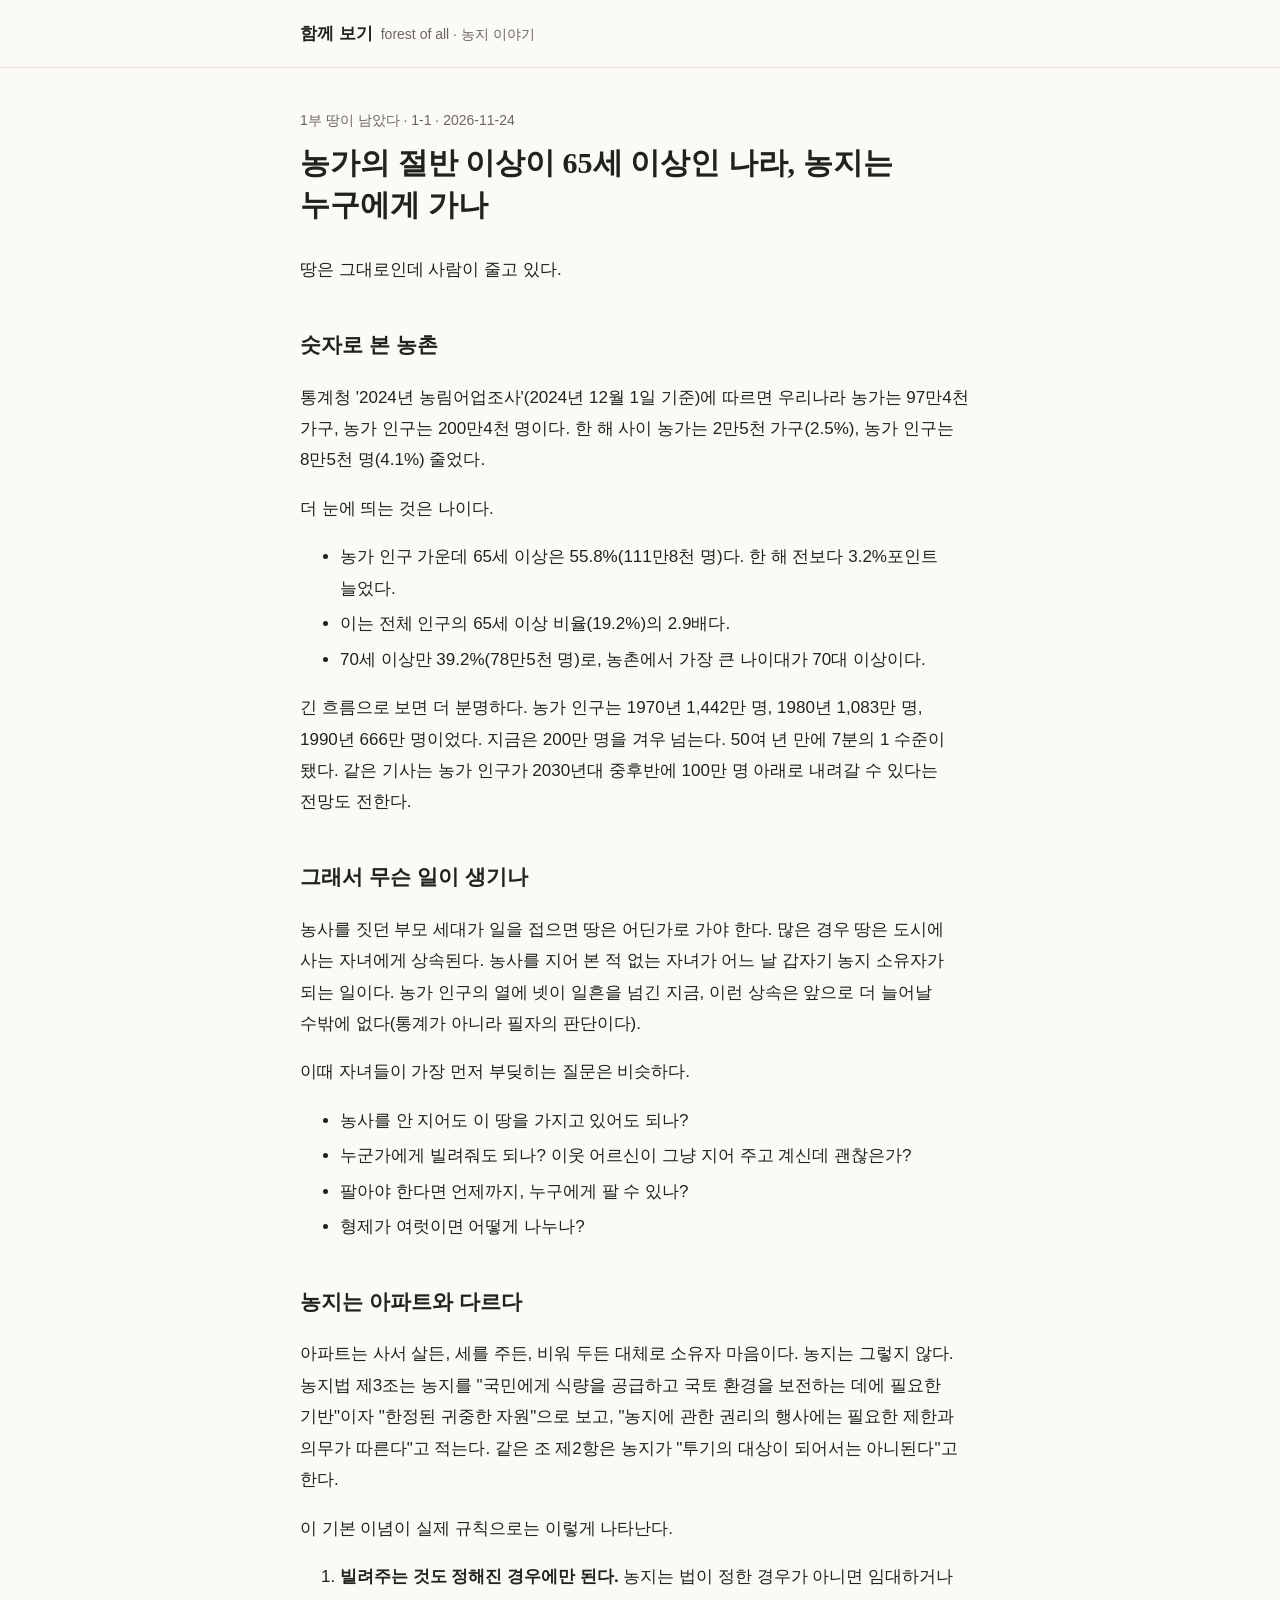
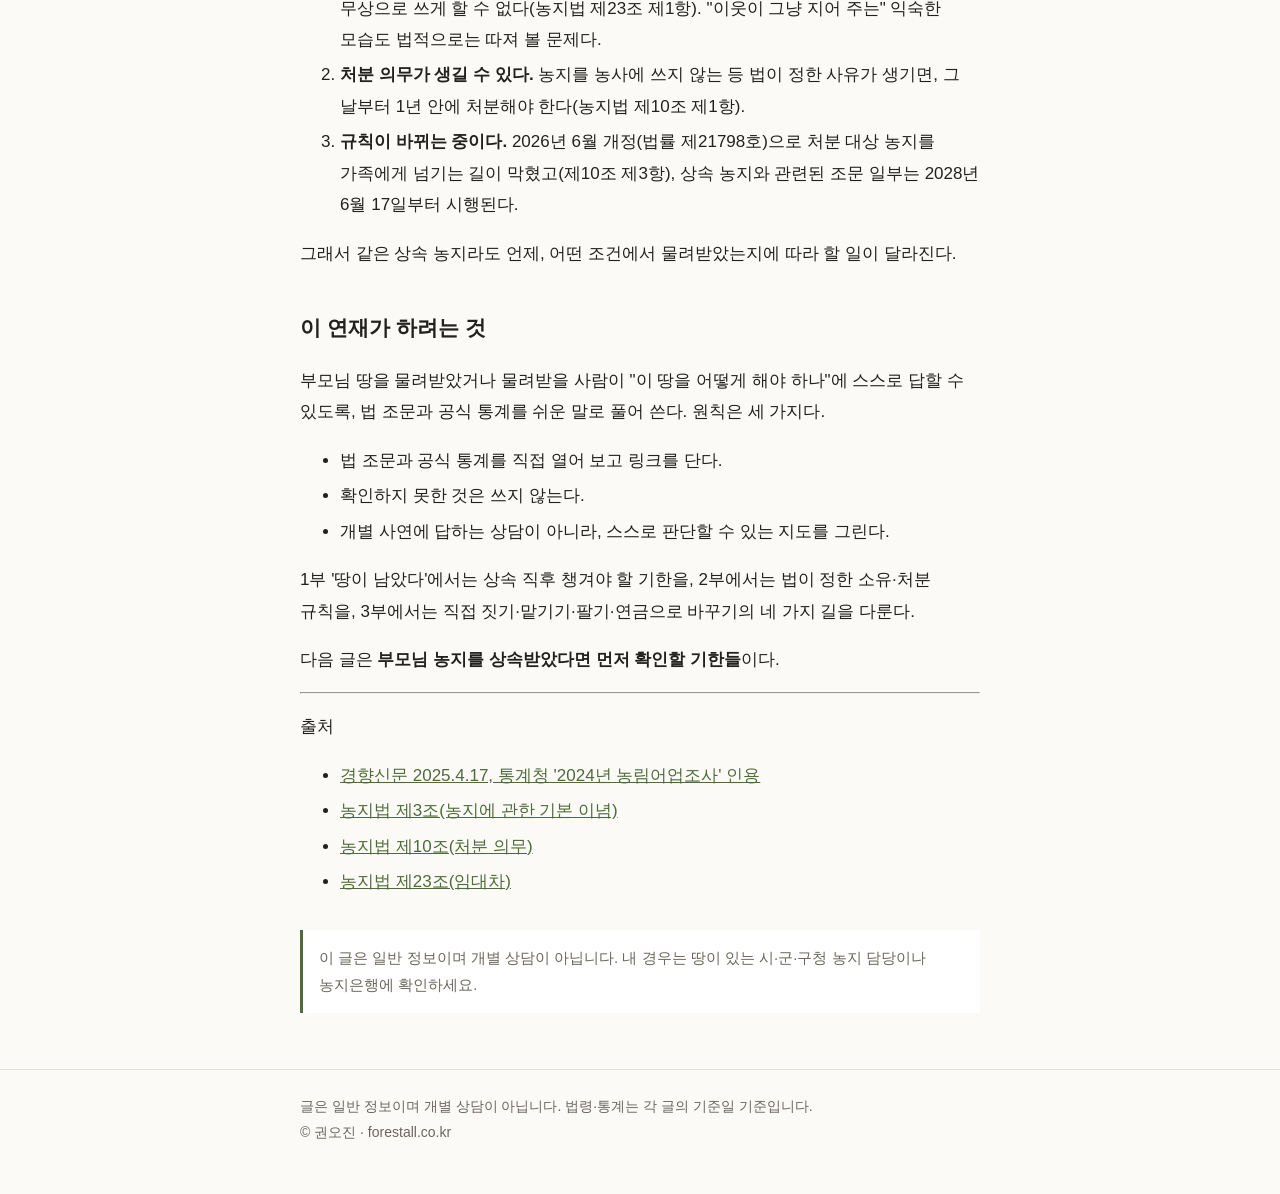
==== posts/1-1.html @ d4c55052 "Add article on aging farming population and land issues This HTML file contains an article discussin" ====
<!doctype html><html lang="ko"><head><meta charset="utf-8">
<meta name="viewport" content="width=device-width,initial-scale=1">
<title>농가의 절반 이상이 65세 이상인 나라, 농지는 누구에게 가나</title><meta name="description" content="부모님 농지를 물려받은 사람을 위한 법과 통계 이야기">
<link rel="stylesheet" href="../style.css"></head><body>
<header class="site"><div class="wrap"><a href="../index.html">함께 보기</a><span>forest of all · 농지 이야기</span></div></header>
<main class="wrap"><article><div class="meta">1부 땅이 남았다 · 1-1 · 2026-11-24</div><h1>농가의 절반 이상이 65세 이상인 나라, 농지는 누구에게 가나</h1><p>땅은 그대로인데 사람이 줄고 있다.</p>
<h2>숫자로 본 농촌</h2>
<p>통계청 '2024년 농림어업조사'(2024년 12월 1일 기준)에 따르면 우리나라 농가는 97만4천 가구, 농가 인구는 200만4천 명이다. 한 해 사이 농가는 2만5천 가구(2.5%), 농가 인구는 8만5천 명(4.1%) 줄었다.</p>
<p>더 눈에 띄는 것은 나이다.</p>
<ul>
<li>농가 인구 가운데 65세 이상은 55.8%(111만8천 명)다. 한 해 전보다 3.2%포인트 늘었다.</li>
<li>이는 전체 인구의 65세 이상 비율(19.2%)의 2.9배다.</li>
<li>70세 이상만 39.2%(78만5천 명)로, 농촌에서 가장 큰 나이대가 70대 이상이다.</li>
</ul>
<p>긴 흐름으로 보면 더 분명하다. 농가 인구는 1970년 1,442만 명, 1980년 1,083만 명, 1990년 666만 명이었다. 지금은 200만 명을 겨우 넘는다. 50여 년 만에 7분의 1 수준이 됐다. 같은 기사는 농가 인구가 2030년대 중후반에 100만 명 아래로 내려갈 수 있다는 전망도 전한다.</p>
<h2>그래서 무슨 일이 생기나</h2>
<p>농사를 짓던 부모 세대가 일을 접으면 땅은 어딘가로 가야 한다. 많은 경우 땅은 도시에 사는 자녀에게 상속된다. 농사를 지어 본 적 없는 자녀가 어느 날 갑자기 농지 소유자가 되는 일이다. 농가 인구의 열에 넷이 일흔을 넘긴 지금, 이런 상속은 앞으로 더 늘어날 수밖에 없다(통계가 아니라 필자의 판단이다).</p>
<p>이때 자녀들이 가장 먼저 부딪히는 질문은 비슷하다.</p>
<ul>
<li>농사를 안 지어도 이 땅을 가지고 있어도 되나?</li>
<li>누군가에게 빌려줘도 되나? 이웃 어르신이 그냥 지어 주고 계신데 괜찮은가?</li>
<li>팔아야 한다면 언제까지, 누구에게 팔 수 있나?</li>
<li>형제가 여럿이면 어떻게 나누나?</li>
</ul>
<h2>농지는 아파트와 다르다</h2>
<p>아파트는 사서 살든, 세를 주든, 비워 두든 대체로 소유자 마음이다. 농지는 그렇지 않다. 농지법 제3조는 농지를 "국민에게 식량을 공급하고 국토 환경을 보전하는 데에 필요한 기반"이자 "한정된 귀중한 자원"으로 보고, "농지에 관한 권리의 행사에는 필요한 제한과 의무가 따른다"고 적는다. 같은 조 제2항은 농지가 "투기의 대상이 되어서는 아니된다"고 한다.</p>
<p>이 기본 이념이 실제 규칙으로는 이렇게 나타난다.</p>
<ol>
<li><strong>빌려주는 것도 정해진 경우에만 된다.</strong> 농지는 법이 정한 경우가 아니면 임대하거나 무상으로 쓰게 할 수 없다(농지법 제23조 제1항). "이웃이 그냥 지어 주는" 익숙한 모습도 법적으로는 따져 볼 문제다.</li>
<li><strong>처분 의무가 생길 수 있다.</strong> 농지를 농사에 쓰지 않는 등 법이 정한 사유가 생기면, 그 날부터 1년 안에 처분해야 한다(농지법 제10조 제1항).</li>
<li><strong>규칙이 바뀌는 중이다.</strong> 2026년 6월 개정(법률 제21798호)으로 처분 대상 농지를 가족에게 넘기는 길이 막혔고(제10조 제3항), 상속 농지와 관련된 조문 일부는 2028년 6월 17일부터 시행된다.</li>
</ol>
<p>그래서 같은 상속 농지라도 언제, 어떤 조건에서 물려받았는지에 따라 할 일이 달라진다.</p>
<h2>이 연재가 하려는 것</h2>
<p>부모님 땅을 물려받았거나 물려받을 사람이 "이 땅을 어떻게 해야 하나"에 스스로 답할 수 있도록, 법 조문과 공식 통계를 쉬운 말로 풀어 쓴다. 원칙은 세 가지다.</p>
<ul>
<li>법 조문과 공식 통계를 직접 열어 보고 링크를 단다.</li>
<li>확인하지 못한 것은 쓰지 않는다.</li>
<li>개별 사연에 답하는 상담이 아니라, 스스로 판단할 수 있는 지도를 그린다.</li>
</ul>
<p>1부 '땅이 남았다'에서는 상속 직후 챙겨야 할 기한을, 2부에서는 법이 정한 소유·처분 규칙을, 3부에서는 직접 짓기·맡기기·팔기·연금으로 바꾸기의 네 가지 길을 다룬다.</p>
<p>다음 글은 <strong>부모님 농지를 상속받았다면 먼저 확인할 기한들</strong>이다.</p>
<hr />
<p>출처</p>
<ul>
<li><a href="https://www.khan.co.kr/article/202504172119025">경향신문 2025.4.17, 통계청 '2024년 농림어업조사' 인용</a></li>
<li><a href="https://www.law.go.kr/법령/농지법/제3조">농지법 제3조(농지에 관한 기본 이념)</a></li>
<li><a href="https://www.law.go.kr/법령/농지법/제10조">농지법 제10조(처분 의무)</a></li>
<li><a href="https://www.law.go.kr/법령/농지법/제23조">농지법 제23조(임대차)</a></li>
</ul><div class="note">이 글은 일반 정보이며 개별 상담이 아닙니다. 내 경우는 땅이 있는 시·군·구청 농지 담당이나 농지은행에 확인하세요.</div></article></main>
<footer><div class="wrap">글은 일반 정보이며 개별 상담이 아닙니다. 법령·통계는 각 글의 기준일 기준입니다.<br>© 권오진 · forestall.co.kr</div></footer>
</body></html>
---- style.css ----
:root{--bg:#fbfaf7;--fg:#22211d;--muted:#6b675e;--line:#e4e0d6;--accent:#4f6b3a;--card:#fff}
@media (prefers-color-scheme:dark){:root{--bg:#171815;--fg:#e9e6de;--muted:#a19c90;--line:#33352f;--accent:#9cbf7f;--card:#1f201c}}
*{box-sizing:border-box}
body{margin:0;background:var(--bg);color:var(--fg);font:17px/1.85 "Pretendard","Apple SD Gothic Neo","Noto Sans KR",sans-serif;word-break:keep-all}
a{color:var(--accent)}
.wrap{max-width:720px;margin:0 auto;padding:0 20px}
header.site{border-bottom:1px solid var(--line);padding:18px 0}
header.site a{color:var(--fg);text-decoration:none;font-weight:700}
header.site span{color:var(--muted);font-size:14px;margin-left:8px}
.hero{padding:56px 0 32px}
.hero h1{font-size:34px;line-height:1.35;margin:0 0 16px;font-family:"Noto Serif KR","AppleMyungjo",serif}
.hero p{color:var(--muted);margin:0}
.part{border-top:1px solid var(--line);padding:28px 0}
.part h2{font-size:20px;margin:0 0 4px}
.part .sub{color:var(--muted);font-size:15px;margin:0 0 12px}
.post-link{display:block;padding:12px 16px;margin:8px 0;background:var(--card);border:1px solid var(--line);border-radius:10px;text-decoration:none;color:var(--fg)}
.post-link b{color:var(--accent);margin-right:8px}
.soon{color:var(--muted);font-size:15px}
article{padding:40px 0 24px}
article .meta{color:var(--muted);font-size:14px}
article h1{font-size:30px;line-height:1.4;margin:8px 0 28px;font-family:"Noto Serif KR","AppleMyungjo",serif}
article h2{font-size:21px;margin:40px 0 8px}
article li{margin:4px 0}
.note{margin:32px 0;padding:14px 16px;border-left:3px solid var(--accent);background:var(--card);color:var(--muted);font-size:15px}
footer{border-top:1px solid var(--line);padding:24px 0 48px;color:var(--muted);font-size:14px}
@media (max-width:600px){body{font-size:16px}.hero h1{font-size:27px}article h1{font-size:25px}}
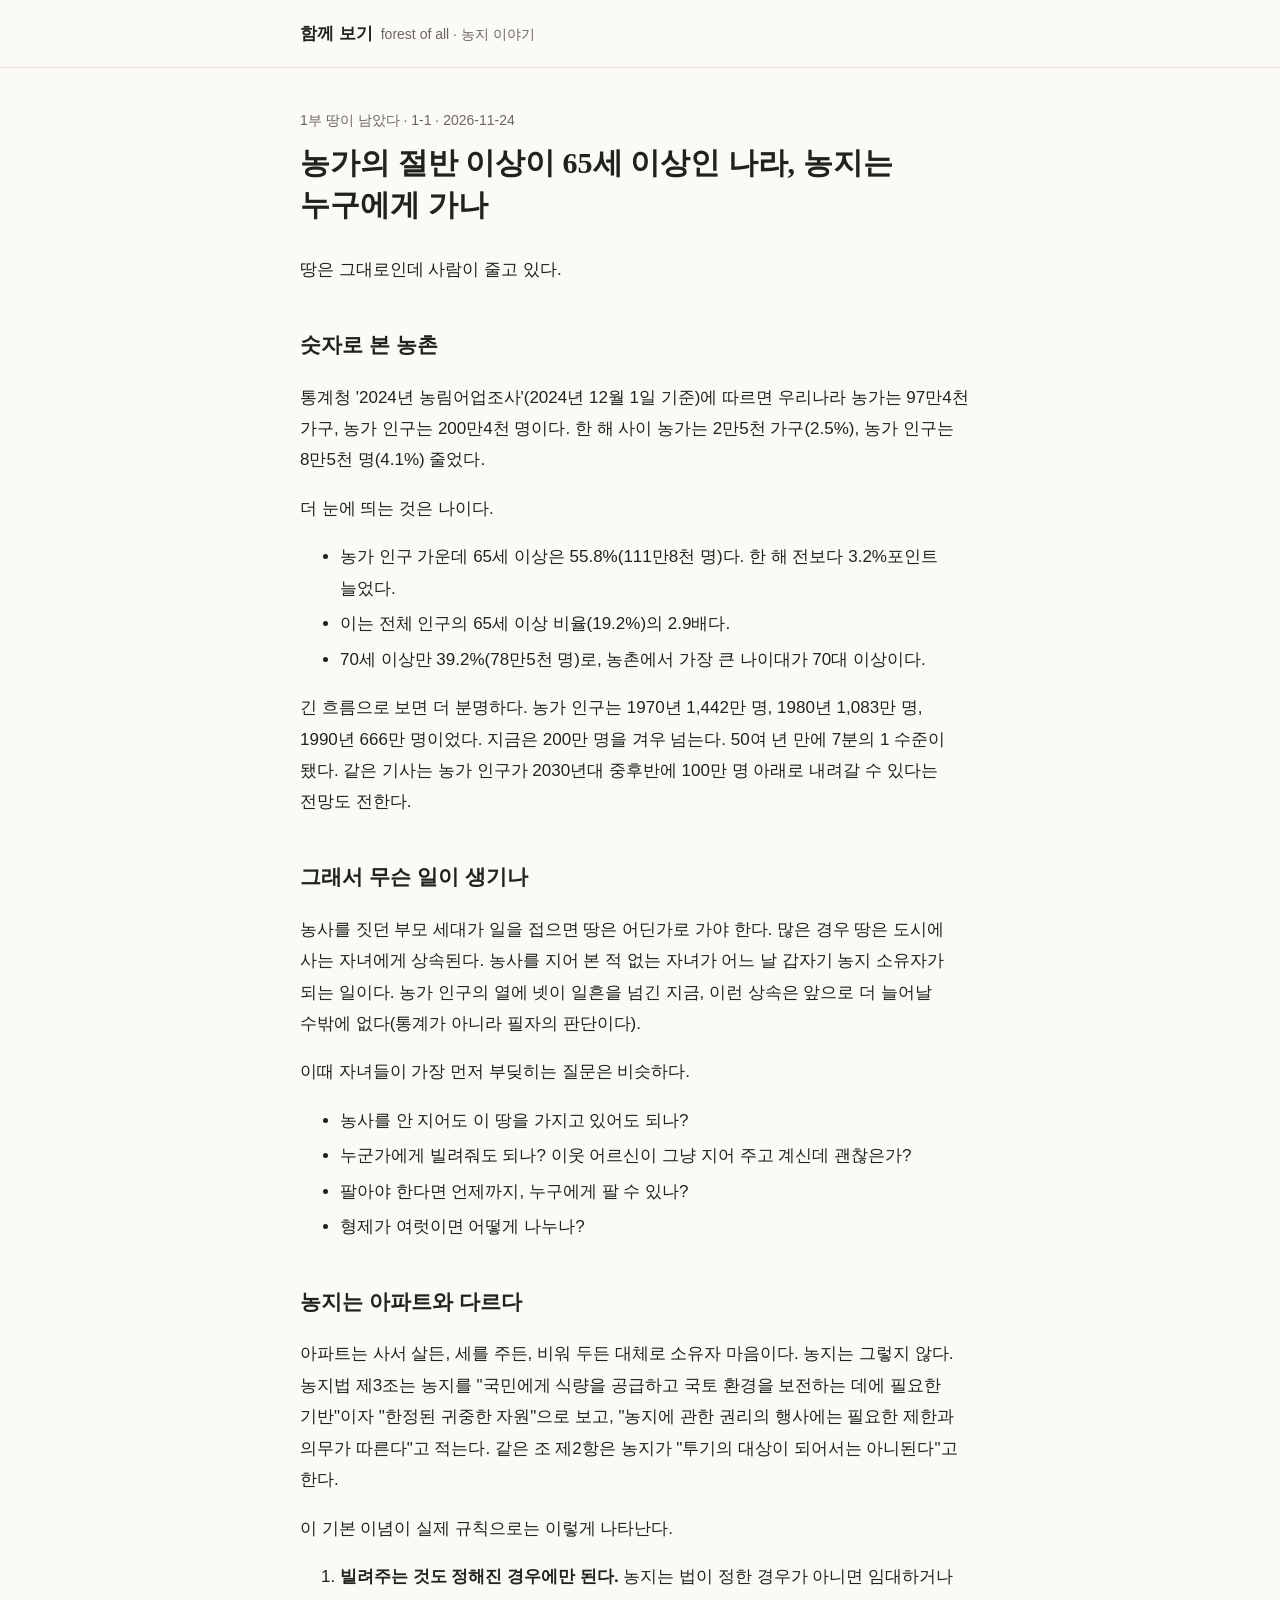
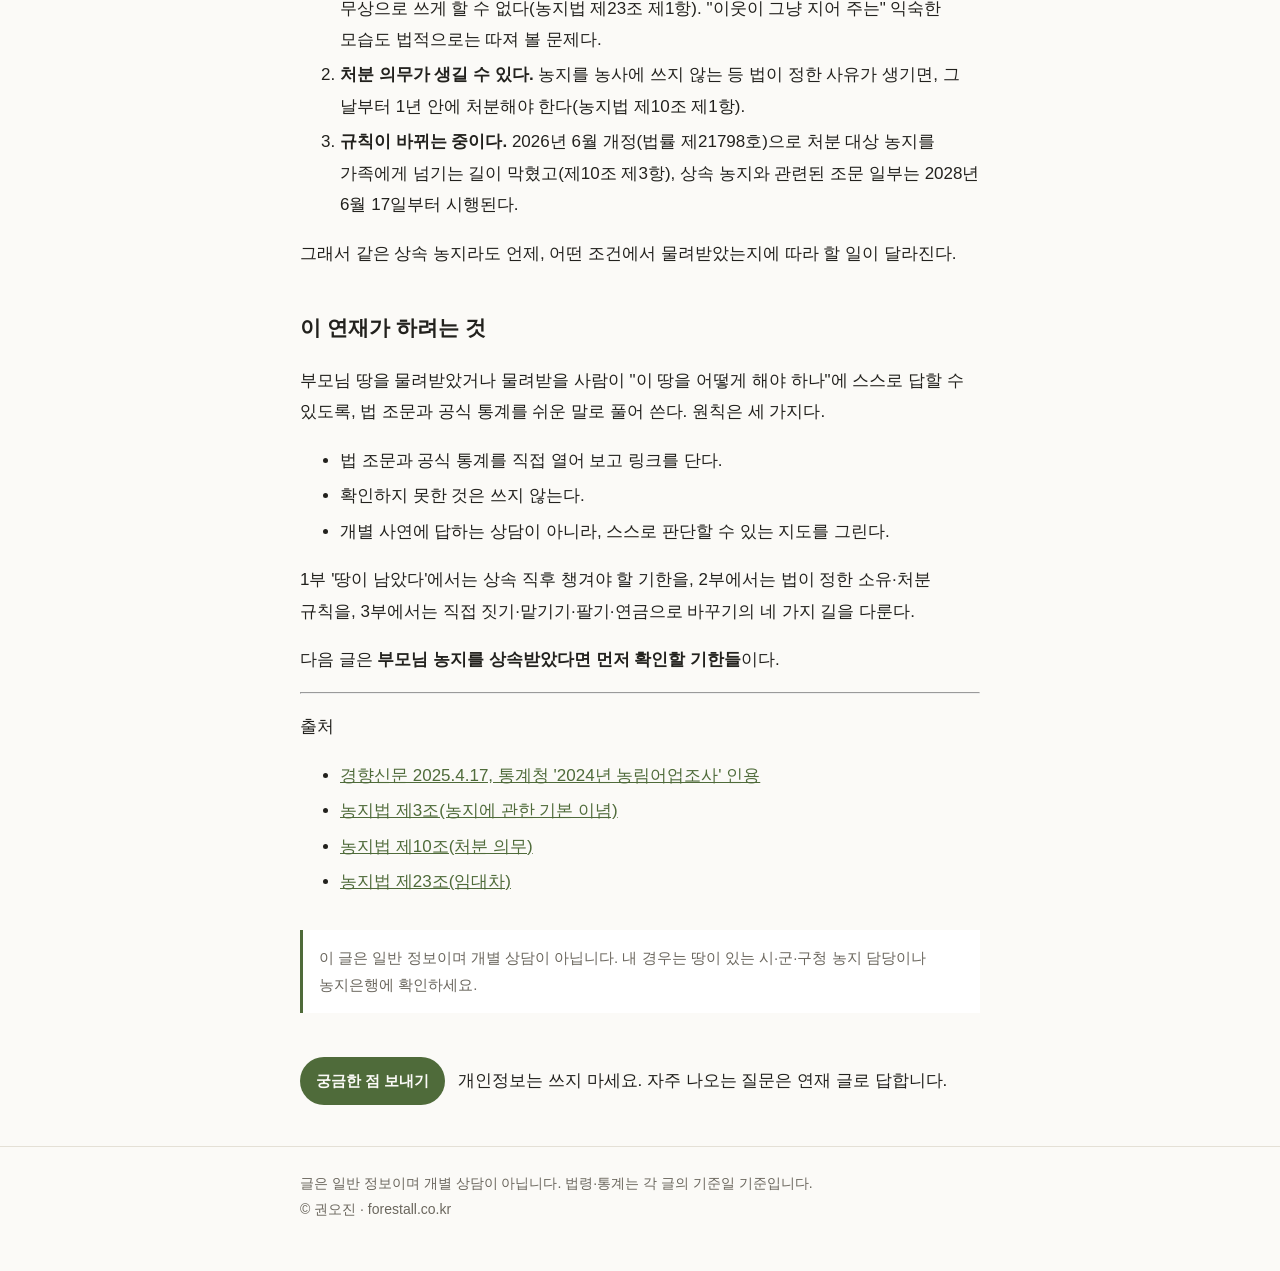
==== commit 0d6b6520: "Fix HTML structure and add inquiry link" ====
--- a/posts/1-1.html
+++ b/posts/1-1.html
@@ -47,6 +47,6 @@
 <li><a href="https://www.law.go.kr/법령/농지법/제3조">농지법 제3조(농지에 관한 기본 이념)</a></li>
 <li><a href="https://www.law.go.kr/법령/농지법/제10조">농지법 제10조(처분 의무)</a></li>
 <li><a href="https://www.law.go.kr/법령/농지법/제23조">농지법 제23조(임대차)</a></li>
-</ul><div class="note">이 글은 일반 정보이며 개별 상담이 아닙니다. 내 경우는 땅이 있는 시·군·구청 농지 담당이나 농지은행에 확인하세요.</div></article></main>
+</ul><div class="note">이 글은 일반 정보이며 개별 상담이 아닙니다. 내 경우는 땅이 있는 시·군·구청 농지 담당이나 농지은행에 확인하세요.</div><p><a class="ask" href="https://docs.google.com/forms/d/e/1FAIpQLSf7gcZzMaoO86axwBNRMnHjJcVsTW0GQNivDiAqiwM-rBK7sw/viewform" target="_blank" rel="noopener">궁금한 점 보내기</a> 개인정보는 쓰지 마세요. 자주 나오는 질문은 연재 글로 답합니다.</p></article></main>
 <footer><div class="wrap">글은 일반 정보이며 개별 상담이 아닙니다. 법령·통계는 각 글의 기준일 기준입니다.<br>© 권오진 · forestall.co.kr</div></footer>
 </body></html>
--- a/style.css
+++ b/style.css
@@ -22,5 +22,10 @@
 article h2{font-size:21px;margin:40px 0 8px}
 article li{margin:4px 0}
 .note{margin:32px 0;padding:14px 16px;border-left:3px solid var(--accent);background:var(--card);color:var(--muted);font-size:15px}
+table{width:100%;border-collapse:collapse;margin:16px 0;font-size:15px;line-height:1.6}
+th,td{border:1px solid var(--line);padding:8px 10px;text-align:left;vertical-align:top}
+th{background:var(--card)}
+.tbl{overflow-x:auto}
+.ask{display:inline-block;margin:12px 8px 0 0;padding:10px 16px;border-radius:999px;background:var(--accent);color:var(--bg);text-decoration:none;font-weight:700;font-size:15px}
 footer{border-top:1px solid var(--line);padding:24px 0 48px;color:var(--muted);font-size:14px}
 @media (max-width:600px){body{font-size:16px}.hero h1{font-size:27px}article h1{font-size:25px}}
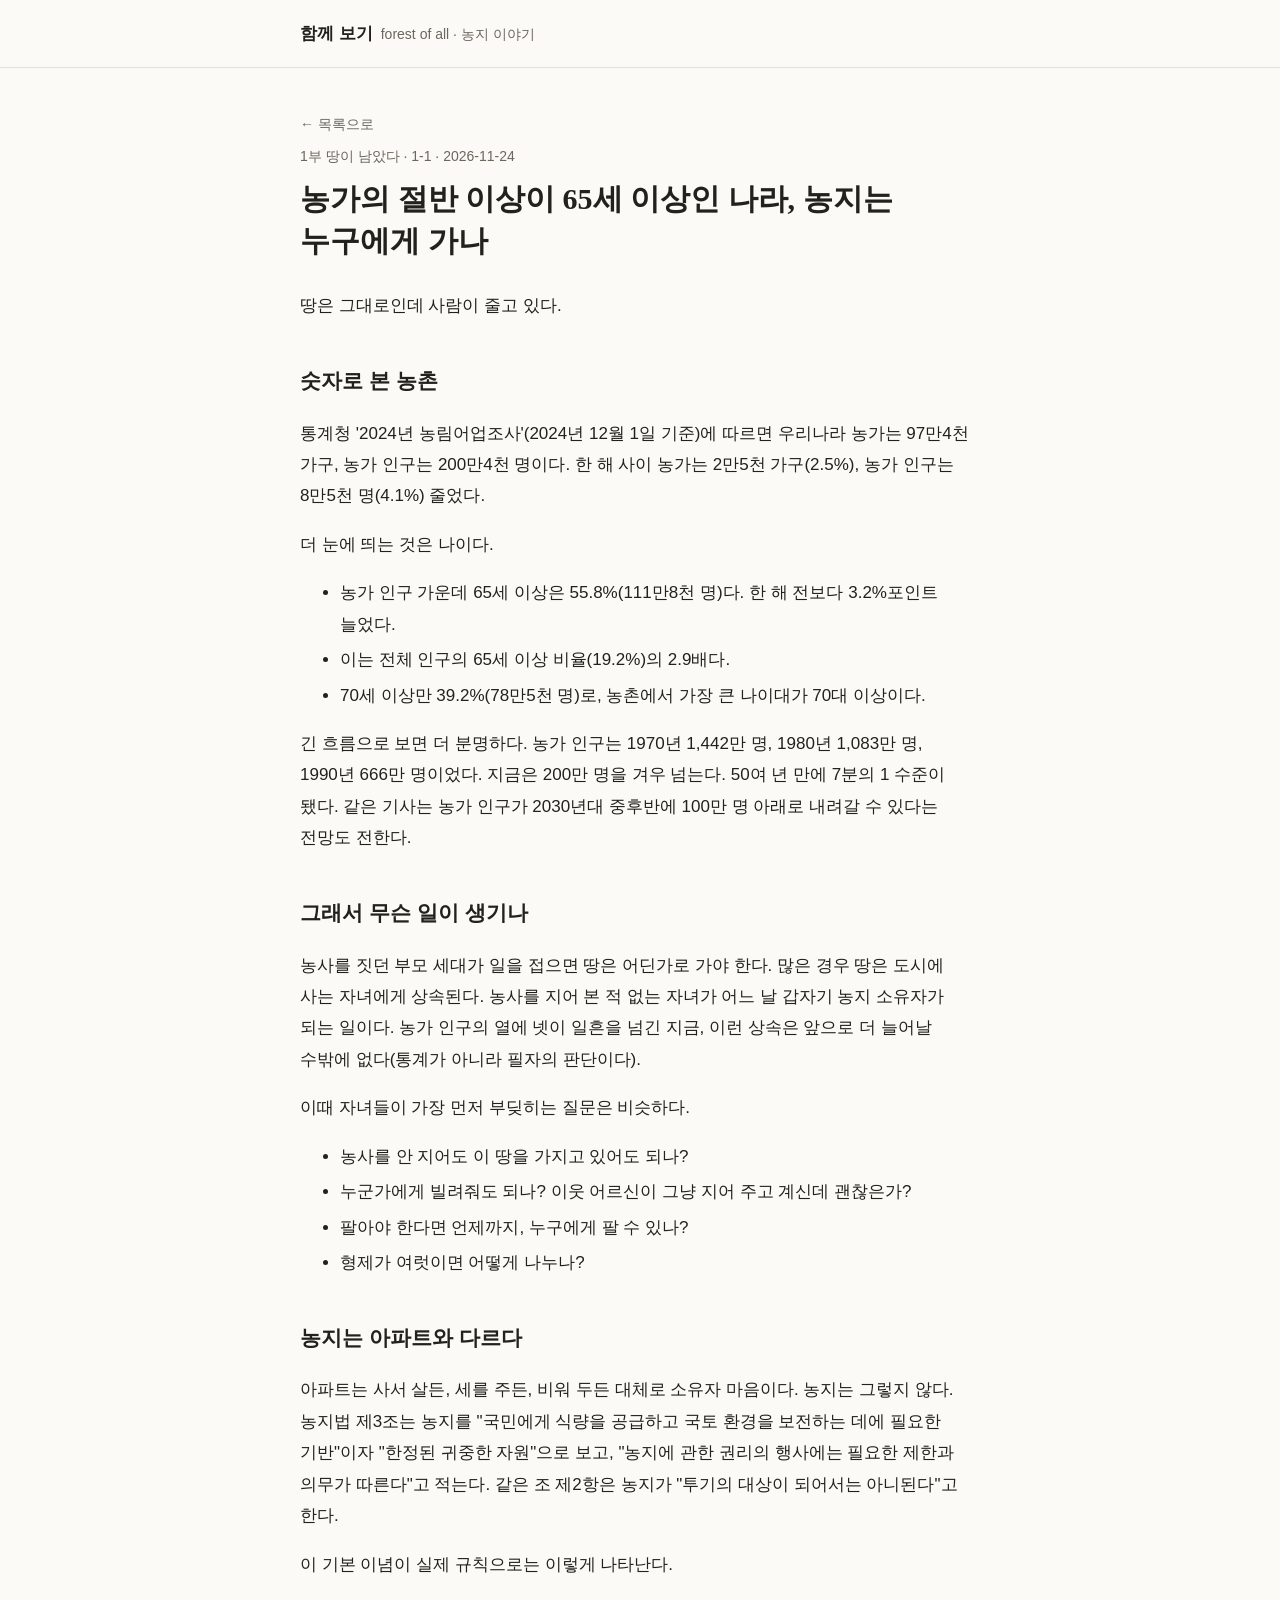
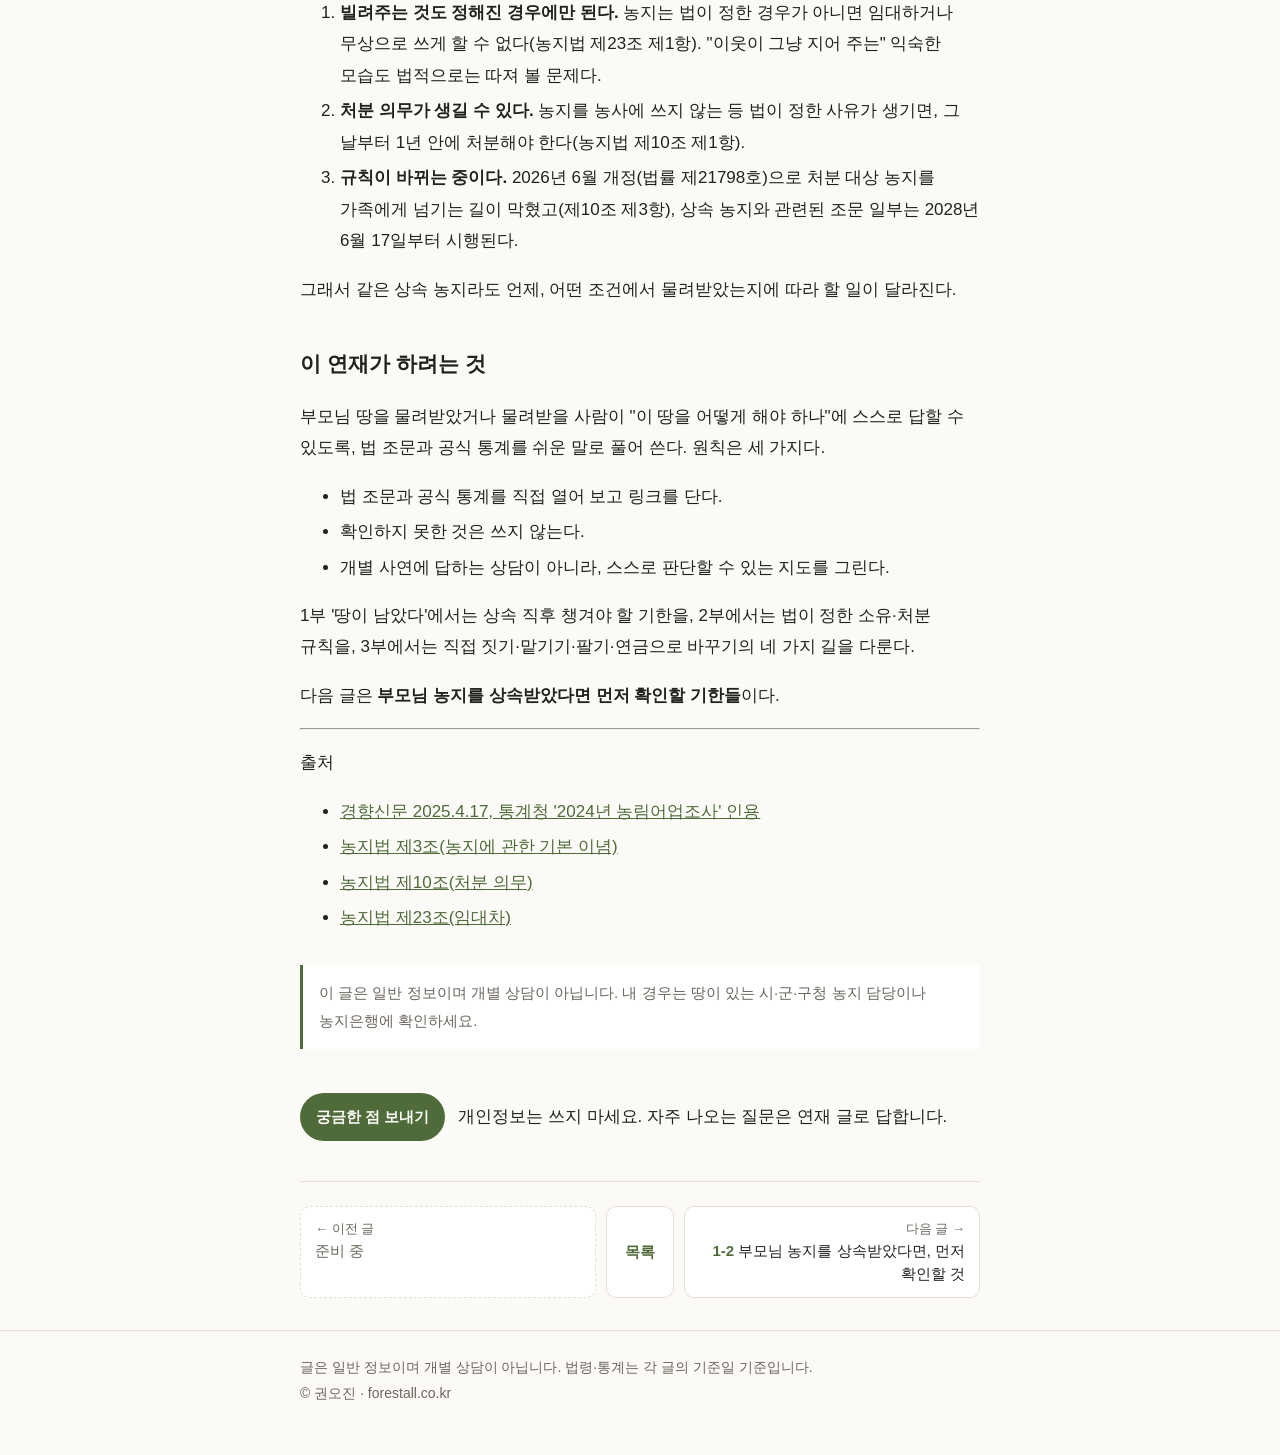
==== commit fa21d047: "1-1편: 목록으로·이전/다음 글 이동 추가" ====
--- a/posts/1-1.html
+++ b/posts/1-1.html
@@ -3,7 +3,7 @@
 <title>농가의 절반 이상이 65세 이상인 나라, 농지는 누구에게 가나</title><meta name="description" content="부모님 농지를 물려받은 사람을 위한 법과 통계 이야기">
 <link rel="stylesheet" href="../style.css"></head><body>
 <header class="site"><div class="wrap"><a href="../index.html">함께 보기</a><span>forest of all · 농지 이야기</span></div></header>
-<main class="wrap"><article><div class="meta">1부 땅이 남았다 · 1-1 · 2026-11-24</div><h1>농가의 절반 이상이 65세 이상인 나라, 농지는 누구에게 가나</h1><p>땅은 그대로인데 사람이 줄고 있다.</p>
+<main class="wrap"><article><a class="back" href="../index.html#list">← 목록으로</a><div class="meta">1부 땅이 남았다 · 1-1 · 2026-11-24</div><h1>농가의 절반 이상이 65세 이상인 나라, 농지는 누구에게 가나</h1><p>땅은 그대로인데 사람이 줄고 있다.</p>
 <h2>숫자로 본 농촌</h2>
 <p>통계청 '2024년 농림어업조사'(2024년 12월 1일 기준)에 따르면 우리나라 농가는 97만4천 가구, 농가 인구는 200만4천 명이다. 한 해 사이 농가는 2만5천 가구(2.5%), 농가 인구는 8만5천 명(4.1%) 줄었다.</p>
 <p>더 눈에 띄는 것은 나이다.</p>
@@ -47,6 +47,6 @@
 <li><a href="https://www.law.go.kr/법령/농지법/제3조">농지법 제3조(농지에 관한 기본 이념)</a></li>
 <li><a href="https://www.law.go.kr/법령/농지법/제10조">농지법 제10조(처분 의무)</a></li>
 <li><a href="https://www.law.go.kr/법령/농지법/제23조">농지법 제23조(임대차)</a></li>
-</ul><div class="note">이 글은 일반 정보이며 개별 상담이 아닙니다. 내 경우는 땅이 있는 시·군·구청 농지 담당이나 농지은행에 확인하세요.</div><p><a class="ask" href="https://docs.google.com/forms/d/e/1FAIpQLSf7gcZzMaoO86axwBNRMnHjJcVsTW0GQNivDiAqiwM-rBK7sw/viewform" target="_blank" rel="noopener">궁금한 점 보내기</a> 개인정보는 쓰지 마세요. 자주 나오는 질문은 연재 글로 답합니다.</p></article></main>
+</ul><div class="note">이 글은 일반 정보이며 개별 상담이 아닙니다. 내 경우는 땅이 있는 시·군·구청 농지 담당이나 농지은행에 확인하세요.</div><p><a class="ask" href="https://docs.google.com/forms/d/e/1FAIpQLSf7gcZzMaoO86axwBNRMnHjJcVsTW0GQNivDiAqiwM-rBK7sw/viewform" target="_blank" rel="noopener">궁금한 점 보내기</a> 개인정보는 쓰지 마세요. 자주 나오는 질문은 연재 글로 답합니다.</p><nav class="post-nav"><span class="pn prev empty"><small>← 이전 글</small>준비 중</span><a class="pn list" href="../index.html#list">목록</a><a class="pn next" href="1-2.html"><small>다음 글 →</small><b>1-2</b> 부모님 농지를 상속받았다면, 먼저 확인할 것</a></nav></article></main>
 <footer><div class="wrap">글은 일반 정보이며 개별 상담이 아닙니다. 법령·통계는 각 글의 기준일 기준입니다.<br>© 권오진 · forestall.co.kr</div></footer>
 </body></html>
--- a/style.css
+++ b/style.css
@@ -29,3 +29,14 @@
 .ask{display:inline-block;margin:12px 8px 0 0;padding:10px 16px;border-radius:999px;background:var(--accent);color:var(--bg);text-decoration:none;font-weight:700;font-size:15px}
 footer{border-top:1px solid var(--line);padding:24px 0 48px;color:var(--muted);font-size:14px}
 @media (max-width:600px){body{font-size:16px}.hero h1{font-size:27px}article h1{font-size:25px}}
+.back{display:inline-block;font-size:14px;color:var(--muted);text-decoration:none;margin-bottom:6px}
+.back:hover{color:var(--accent)}
+.post-nav{display:grid;grid-template-columns:1fr auto 1fr;gap:10px;margin:40px 0 8px;padding-top:24px;border-top:1px solid var(--line)}
+.pn{display:block;padding:12px 14px;background:var(--card);border:1px solid var(--line);border-radius:10px;text-decoration:none;color:var(--fg);font-size:15px;line-height:1.5}
+.pn small{display:block;color:var(--muted);font-size:13px;margin-bottom:2px}
+.pn b{color:var(--accent)}
+.pn.next{text-align:right}
+.pn.list{display:flex;align-items:center;justify-content:center;padding:12px 18px;font-weight:700;color:var(--accent)}
+.pn.empty{color:var(--muted);border-style:dashed}
+a.pn:hover{border-color:var(--accent)}
+@media (max-width:600px){.post-nav{grid-template-columns:1fr 1fr}.pn.list{grid-column:1/-1;order:3}}
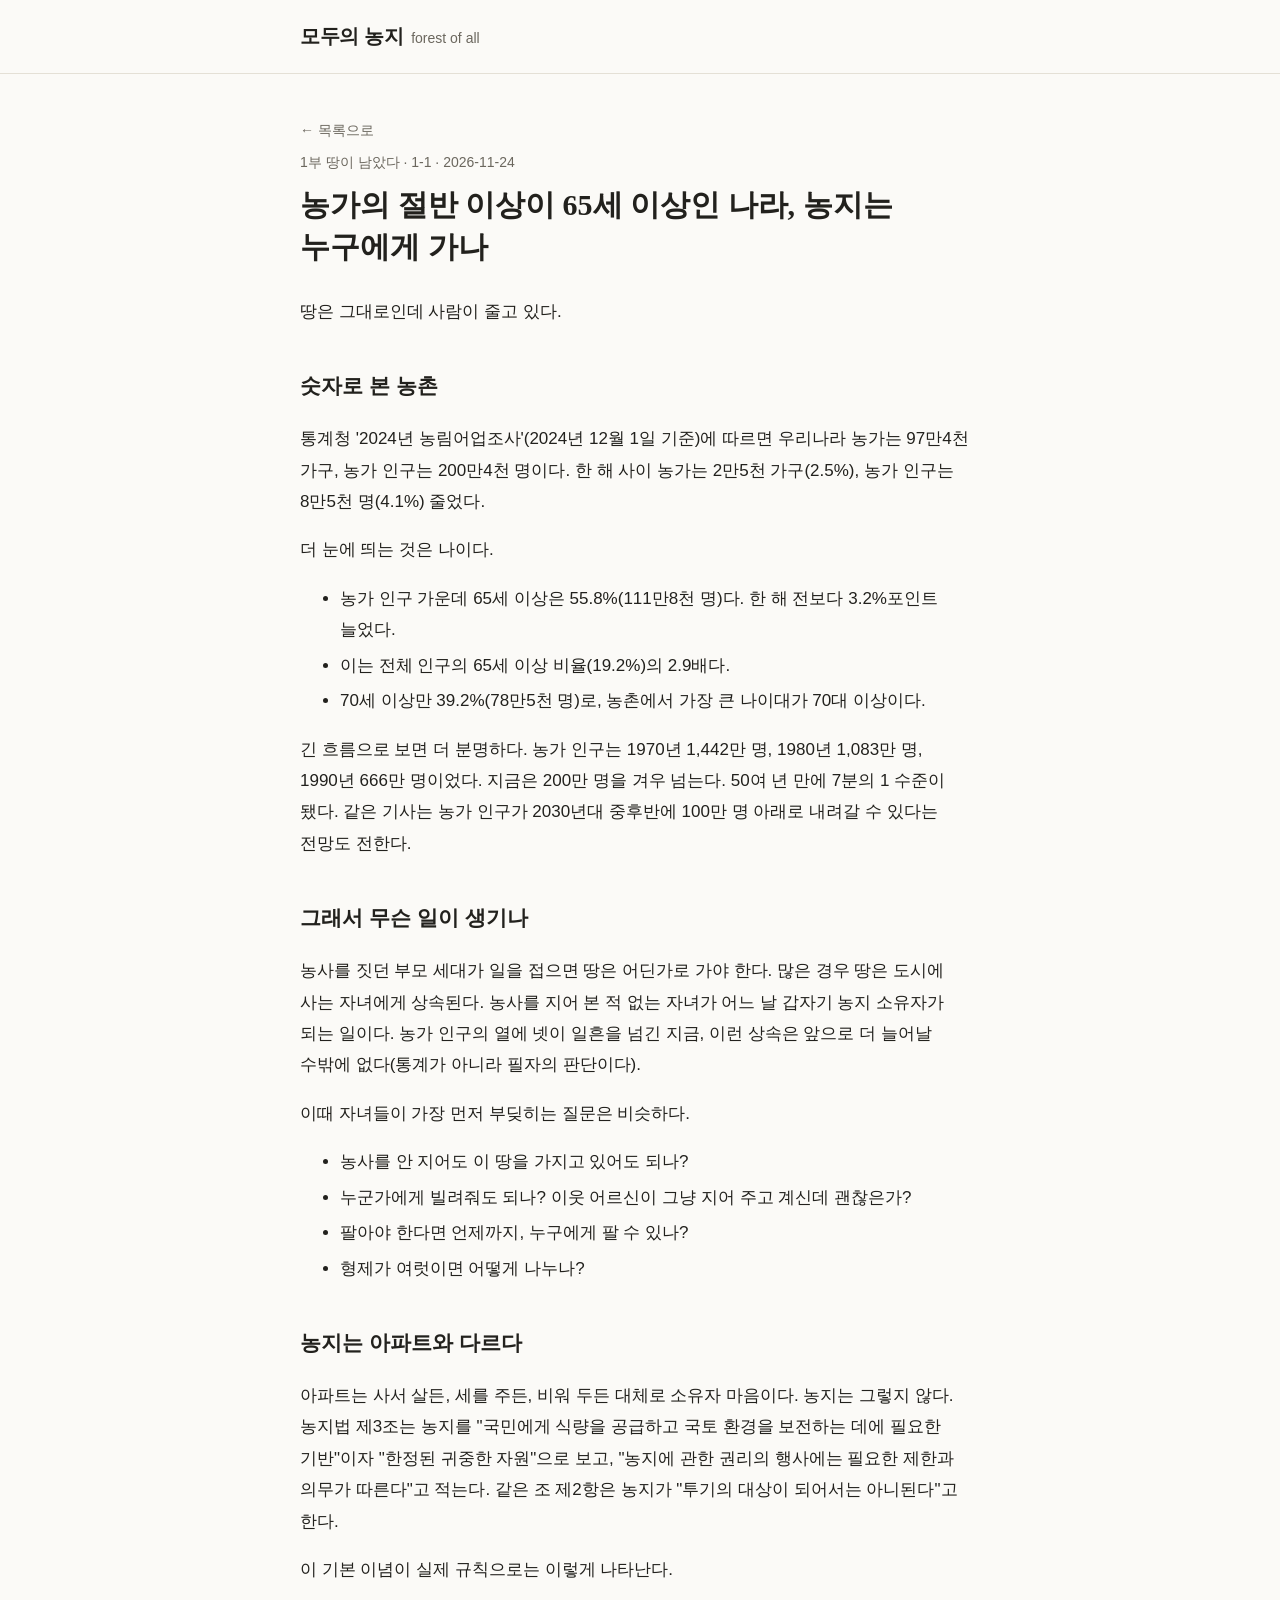
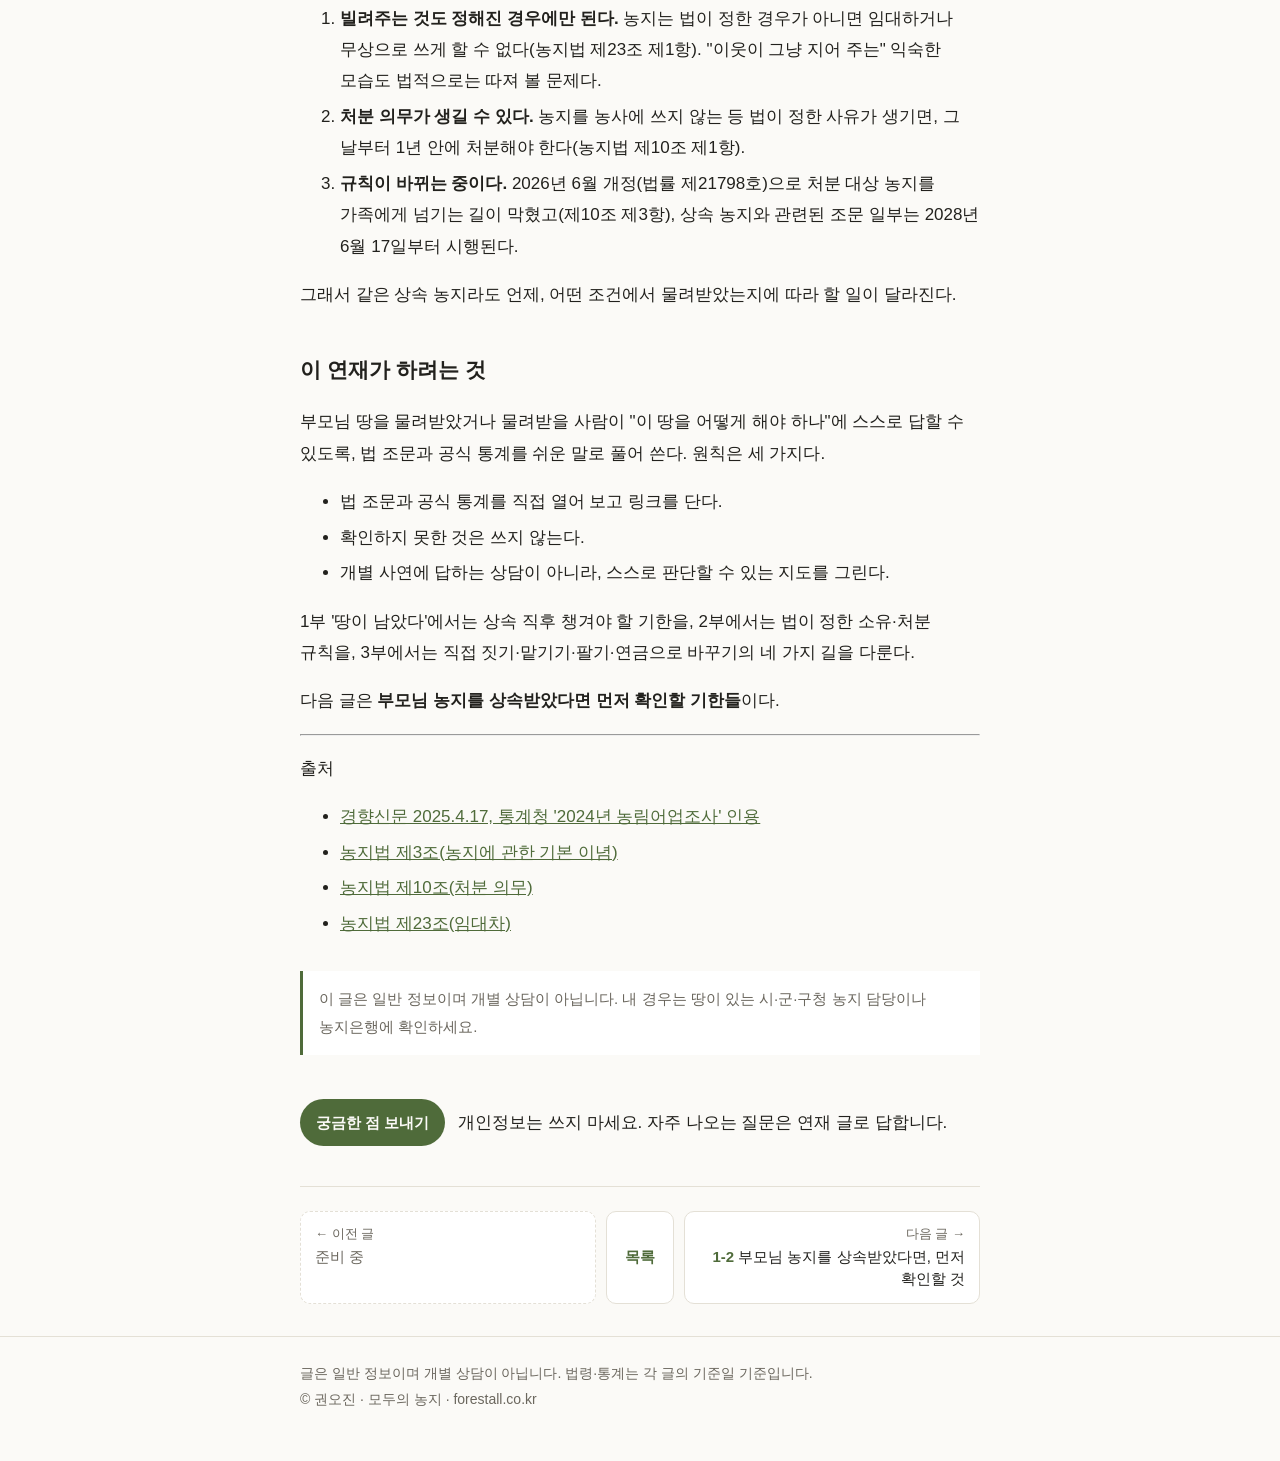
==== commit a7d763cc: "모두의 농지 간판: 1-1편" ====
--- a/posts/1-1.html
+++ b/posts/1-1.html
@@ -1,8 +1,8 @@
 <!doctype html><html lang="ko"><head><meta charset="utf-8">
 <meta name="viewport" content="width=device-width,initial-scale=1">
-<title>농가의 절반 이상이 65세 이상인 나라, 농지는 누구에게 가나</title><meta name="description" content="부모님 농지를 물려받은 사람을 위한 법과 통계 이야기">
+<title>농가의 절반 이상이 65세 이상인 나라, 농지는 누구에게 가나 · 모두의 농지</title><meta name="description" content="부모님 농지를 물려받은 사람을 위한 법과 통계 이야기"><meta property="og:site_name" content="모두의 농지">
 <link rel="stylesheet" href="../style.css"></head><body>
-<header class="site"><div class="wrap"><a href="../index.html">함께 보기</a><span>forest of all · 농지 이야기</span></div></header>
+<header class="site"><div class="wrap"><a class="brand" href="../index.html">모두의 농지</a><span>forest of all</span></div></header>
 <main class="wrap"><article><a class="back" href="../index.html#list">← 목록으로</a><div class="meta">1부 땅이 남았다 · 1-1 · 2026-11-24</div><h1>농가의 절반 이상이 65세 이상인 나라, 농지는 누구에게 가나</h1><p>땅은 그대로인데 사람이 줄고 있다.</p>
 <h2>숫자로 본 농촌</h2>
 <p>통계청 '2024년 농림어업조사'(2024년 12월 1일 기준)에 따르면 우리나라 농가는 97만4천 가구, 농가 인구는 200만4천 명이다. 한 해 사이 농가는 2만5천 가구(2.5%), 농가 인구는 8만5천 명(4.1%) 줄었다.</p>
@@ -48,5 +48,5 @@
 <li><a href="https://www.law.go.kr/법령/농지법/제10조">농지법 제10조(처분 의무)</a></li>
 <li><a href="https://www.law.go.kr/법령/농지법/제23조">농지법 제23조(임대차)</a></li>
 </ul><div class="note">이 글은 일반 정보이며 개별 상담이 아닙니다. 내 경우는 땅이 있는 시·군·구청 농지 담당이나 농지은행에 확인하세요.</div><p><a class="ask" href="https://docs.google.com/forms/d/e/1FAIpQLSf7gcZzMaoO86axwBNRMnHjJcVsTW0GQNivDiAqiwM-rBK7sw/viewform" target="_blank" rel="noopener">궁금한 점 보내기</a> 개인정보는 쓰지 마세요. 자주 나오는 질문은 연재 글로 답합니다.</p><nav class="post-nav"><span class="pn prev empty"><small>← 이전 글</small>준비 중</span><a class="pn list" href="../index.html#list">목록</a><a class="pn next" href="1-2.html"><small>다음 글 →</small><b>1-2</b> 부모님 농지를 상속받았다면, 먼저 확인할 것</a></nav></article></main>
-<footer><div class="wrap">글은 일반 정보이며 개별 상담이 아닙니다. 법령·통계는 각 글의 기준일 기준입니다.<br>© 권오진 · forestall.co.kr</div></footer>
+<footer><div class="wrap">글은 일반 정보이며 개별 상담이 아닙니다. 법령·통계는 각 글의 기준일 기준입니다.<br>© 권오진 · 모두의 농지 · forestall.co.kr</div></footer>
 </body></html>
--- a/style.css
+++ b/style.css
@@ -40,3 +40,5 @@
 .pn.empty{color:var(--muted);border-style:dashed}
 a.pn:hover{border-color:var(--accent)}
 @media (max-width:600px){.post-nav{grid-template-columns:1fr 1fr}.pn.list{grid-column:1/-1;order:3}}
+header.site a.brand{font-size:20px;letter-spacing:-0.02em}
+.hero .kicker{color:var(--accent);font-size:14px;font-weight:700;margin:0 0 10px}
